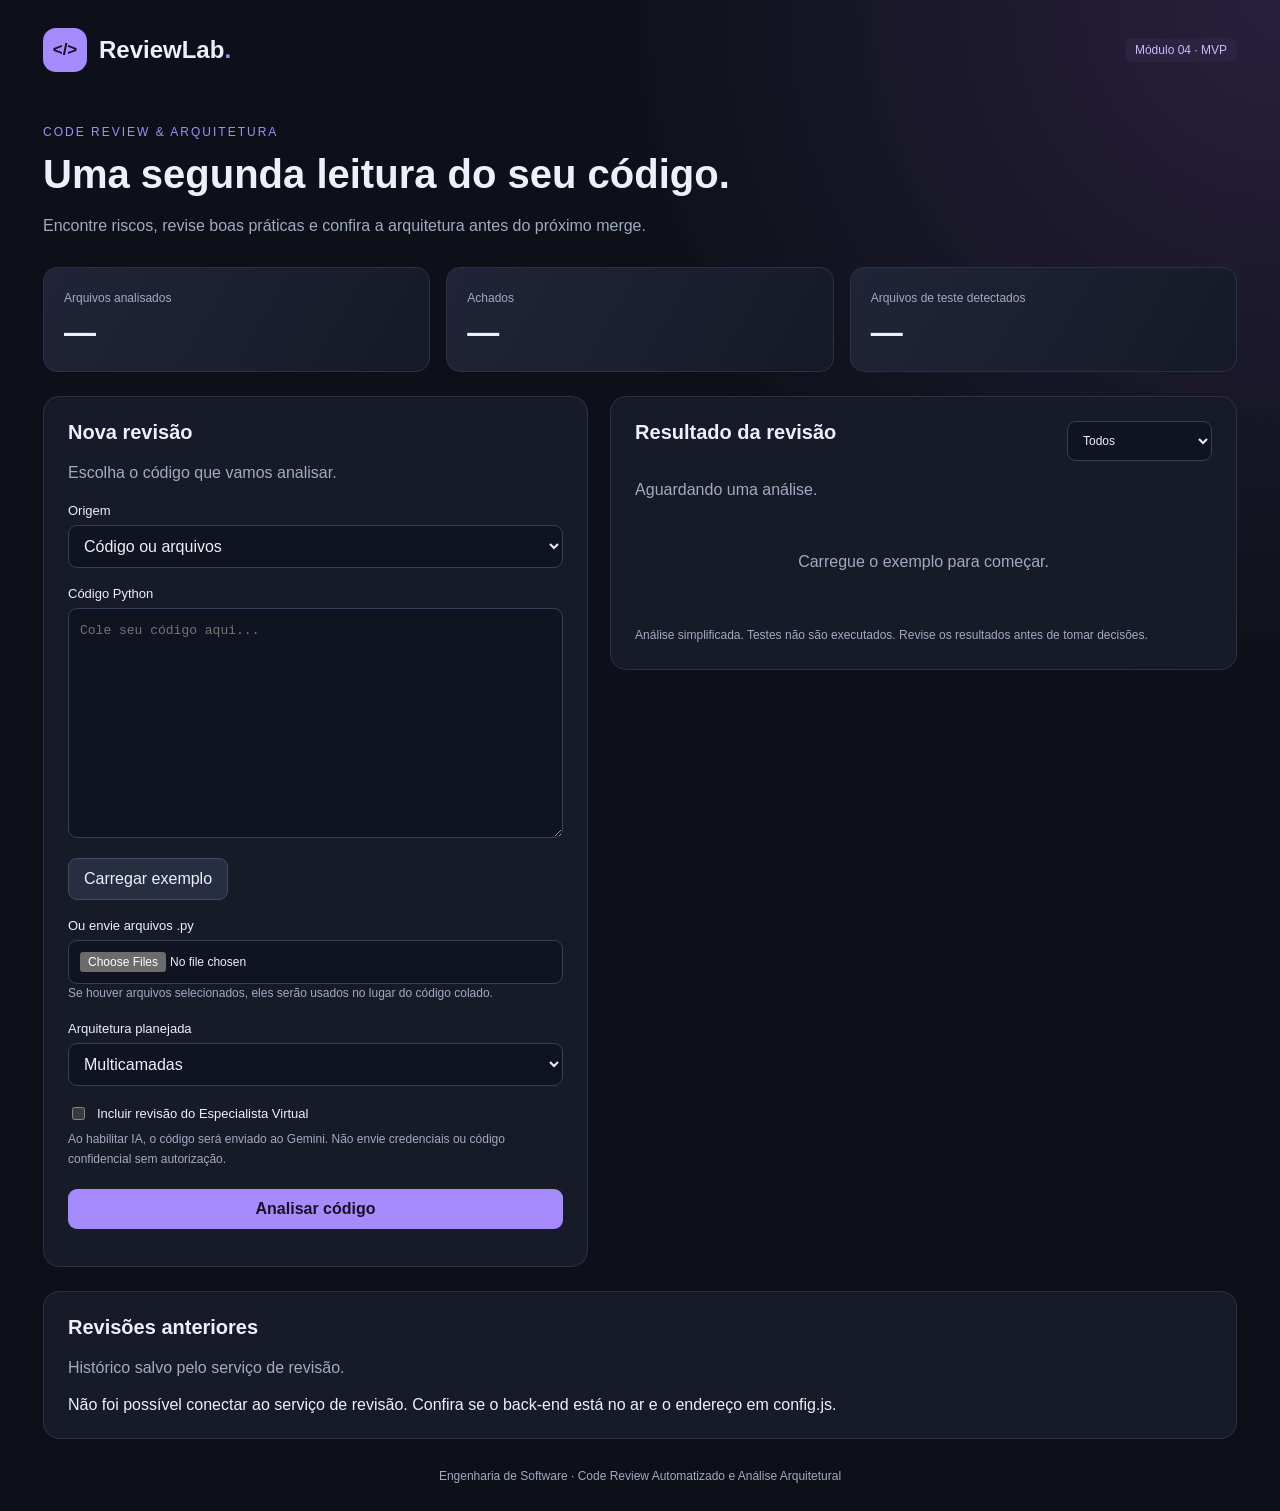
==== frontend/index.html @ 198cb72e "fix: atualização da api de FLASK api para FASTAPI seguindo a recomendação do professor" ====
<!DOCTYPE html>
<html lang="pt-BR">
<head>
  <meta charset="UTF-8">
  <meta name="viewport" content="width=device-width, initial-scale=1">
  <title>ReviewLab — Módulo 4</title>
  <link rel="stylesheet" href="style.css">
  <script src="config.js"></script>
  <script defer src="script.js"></script>
</head>

<body>
  <div class="app">
    <header>
      <div class="marca">
        <span class="logo">&lt;/&gt;</span>
        <strong>ReviewLab<span>.</span></strong>
      </div>
      <span class="etiqueta">Módulo 04 · MVP</span>
    </header>

    <section class="introducao">
      <span class="subtitulo">CODE REVIEW & ARQUITETURA</span>
      <h1>Uma segunda leitura do seu código.</h1>
      <p>Encontre riscos, revise boas práticas e confira a arquitetura
        antes do próximo merge.</p>
    </section>

    <section class="metricas">
      <div><span>Arquivos analisados</span><strong id="total-arquivos">—</strong></div>
      <div><span>Achados</span><strong id="total-achados">—</strong></div>
      <div><span>Arquivos de teste detectados</span><strong id="total-testes">—</strong></div>
    </section>

    <main>
      <section class="card">
        <h2>Nova revisão</h2>
        <p class="descricao">Escolha o código que vamos analisar.</p>

        <label for="origem">Origem</label>
        <select id="origem">
          <option value="codigo">Código ou arquivos</option>
          <option value="github">Pull Request do GitHub</option>
        </select>

        <div id="entrada-codigo">
        

          <label for="codigo">Código Python</label>
          <textarea id="codigo" spellcheck="false"
                    placeholder="Cole seu código aqui..."></textarea>

          <div class="linha-botoes">
            <button id="exemplo" class="secundario">Carregar exemplo</button>
          </div>

          <label for="arquivos">Ou envie arquivos .py</label>
          <input id="arquivos" type="file" accept=".py" multiple>
          <small>Se houver arquivos selecionados, eles serão usados
            no lugar do código colado.</small>
        </div>

        <div id="entrada-github" hidden>
          <label for="pr-url">Link do Pull Request</label>
          <input id="pr-url" type="url"
                 placeholder="https://github.com/owner/repo/pull/1">
          <small>Até 20 arquivos alterados. Apenas Python será analisado.</small>
        </div>

        <label for="arquitetura">Arquitetura planejada</label>
        <select id="arquitetura">
          <option value="multicamadas">Multicamadas</option>
          <option value="clean">Clean Architecture</option>
          <option value="mvc">MVC</option>
          <option value="hexagonal">Hexagonal</option>
          <option value="onion">Onion Architecture</option>
        </select>

        <label class="checkbox">
          <input id="usar-ia" type="checkbox">
          Incluir revisão do Especialista Virtual
        </label>

        <small>Ao habilitar IA, o código será enviado ao Gemini.
          Não envie credenciais ou código confidencial sem autorização.</small>

        <button id="analisar" class="principal">Analisar código</button>
        <p id="status" role="status" aria-live="polite"></p>
      </section>

      <section class="card">
        <div class="titulo-resultado">
          <h2>Resultado da revisão</h2>
          <select id="filtro" aria-label="Filtrar achados">
            <option value="Todos">Todos</option>
            <option value="Segurança">Segurança</option>
            <option value="Code smell">Code smells</option>
            <option value="Arquitetura">Arquitetura</option>
            <option value="Testes">Testes</option>
            <option value="Qualidade">Qualidade</option>
          </select>
        </div>

        <p id="contexto" class="descricao">Aguardando uma análise.</p>
        <div id="achados" class="vazio">Carregue o exemplo para começar.</div>

        <section id="painel-ia" class="painel-ia" hidden>
          <h3>✦ Especialista Virtual</h3>
          <span id="ia-status" class="etiqueta"></span>
          <pre id="ia-texto"></pre>
        </section>

        <div id="acoes" class="linha-botoes" hidden>
          <button id="exportar" class="secundario">Exportar relatório</button>
          <button id="previa" class="secundario" hidden>Prévia do comentário</button>
        </div>

        <small class="limite">Análise simplificada. Testes não são executados.
          Revise os resultados antes de tomar decisões.</small>
      </section>
    </main>

    <section class="card historico">
      <h2>Revisões anteriores</h2>
      <p class="descricao">Histórico salvo pelo serviço de revisão.</p>
      <div id="historico"></div>
    </section>

    <footer>Engenharia de Software · Code Review Automatizado
      e Análise Arquitetural</footer>
  </div>

  <dialog id="login">
    <h2>Acesso restrito</h2>
    <p class="descricao">Informe o usuário e a senha do revisor.</p>
    <label for="login-usuario">Usuário</label>
    <input id="login-usuario" type="text" value="revisor" autocomplete="username">
    <label for="login-senha">Senha</label>
    <input id="login-senha" type="password" autocomplete="current-password">
    <div class="linha-botoes">
      <button id="login-entrar" class="principal">Entrar</button>
      <button id="login-cancelar" class="secundario">Cancelar</button>
    </div>
    <p id="login-status" role="status"></p>
  </dialog>

  <dialog id="modal">
    <h2>Comentário que será publicado</h2>
    <p id="destino" class="descricao"></p>
    <textarea id="comentario" readonly></textarea>
    <div class="linha-botoes">
      <button id="publicar" class="principal">Publicar no PR</button>
      <button id="fechar" class="secundario">Fechar</button>
    </div>
    <p id="status-comentario" role="status"></p>
  </dialog>
</body>
</html>
---- frontend/style.css ----
:root {
  color-scheme: dark;
  --fundo: #0d1018;
  --card: #171b28;
  --borda: #2b3246;
  --texto: #edf0fa;
  --suave: #a0aac2;
  --roxo: #a58bff;
}

* { box-sizing: border-box; }

body {
  margin: 0;
  background:
    radial-gradient(circle at top right, #28203d 0, transparent 35%),
    var(--fundo);
  color: var(--texto);
  font-family: "Segoe UI", sans-serif;
}

.app { max-width: 1250px; margin: auto; padding: 28px; }

header, .marca, .linha-botoes, .titulo-resultado {
  display: flex;
  align-items: center;
  gap: 12px;
}

header { justify-content: space-between; }

.marca { font-size: 24px; }
.marca strong span { color: var(--roxo); }

.logo {
  display: grid;
  place-items: center;
  width: 44px;
  height: 44px;
  background: var(--roxo);
  color: #171122;
  border-radius: 13px;
  font-weight: bold;
  font-size: 17px;
}

.etiqueta {
  display: inline-block;
  padding: 5px 10px;
  background: #2b2340;
  color: #c9baff;
  border-radius: 7px;
  font-size: 12px;
}

.introducao { margin: 50px 0 28px; }
.subtitulo { color: var(--roxo); font-size: 12px; letter-spacing: 2px; }
h1 { margin: 12px 0; font-size: clamp(28px, 4vw, 40px); }
h2 { margin: 0 0 8px; font-size: 20px; }
h3 { font-size: 16px; }

p, small { line-height: 1.6; }
.introducao p, .descricao, small { color: var(--suave); }
small { display: block; font-size: 12px; }

.metricas { display: grid; grid-template-columns: repeat(3, 1fr); gap: 16px; }
.metricas > div {
  background: linear-gradient(120deg, #202438, #161a27);
  border: 1px solid var(--borda);
  border-radius: 14px;
  padding: 20px;
}
.metricas span { color: var(--suave); font-size: 12px; }
.metricas strong { display: block; font-size: 32px; margin-top: 8px; }

main {
  display: grid;
  grid-template-columns: 1fr 1.15fr;
  gap: 22px;
  margin-top: 24px;
  align-items: start;
}

.card {
  background: var(--card);
  border: 1px solid var(--borda);
  border-radius: 16px;
  padding: 24px;
}

label { display: block; margin: 18px 0 7px; font-size: 13px; }

input, select, textarea, button { font: inherit; }

input:not([type="checkbox"]), select, textarea {
  width: 100%;
  background: #101420;
  color: var(--texto);
  border: 1px solid #35405a;
  border-radius: 9px;
  padding: 11px;
}

textarea {
  min-height: 230px;
  resize: vertical;
  font-family: Consolas, monospace;
  font-size: 13px;
  line-height: 1.7;
}

input[type="file"] { font-size: 12px; }
.checkbox { display: flex; align-items: center; gap: 9px; }
.checkbox input { accent-color: var(--roxo); }

button {
  border: 0;
  border-radius: 9px;
  padding: 11px 15px;
  cursor: pointer;
}

.principal { background: var(--roxo); color: #171122; font-weight: 700; }
.secundario { background: #282e42; color: var(--texto); border: 1px solid #414965; }
button:hover { filter: brightness(1.12); }
button:disabled { opacity: .55; cursor: wait; }
#analisar { width: 100%; margin-top: 20px; }
.linha-botoes { margin-top: 16px; flex-wrap: wrap; }

.titulo-resultado { justify-content: space-between; align-items: start; }
.titulo-resultado select { width: 145px; font-size: 12px; }
.vazio { color: var(--suave); padding: 35px 0; text-align: center; }

.achado { padding: 17px 0; border-bottom: 1px solid var(--borda); }
.achado h3 { margin: 10px 0; }
.local { color: #b9a7ff; font: 12px Consolas, monospace; overflow-wrap: anywhere; }
.sugestao { color: #bdc7dc; font-size: 13px; }

.gravidade { padding: 4px 8px; border-radius: 6px; font-size: 11px; }
.alta { background: #482736; color: #ff9caf; }
.media { background: #463b26; color: #f2d18b; }
.baixa { background: #214237; color: #8ee4c6; }

.painel-ia { margin-top: 22px; padding: 17px; border: 1px solid #544574; border-radius: 12px; background: #211d32; }
pre { white-space: pre-wrap; overflow-wrap: anywhere; font: 13px/1.8 "Segoe UI", sans-serif; }
.limite { margin-top: 20px; }
.historico { margin-top: 24px; }
.item-historico { display: flex; justify-content: space-between; align-items: center; gap: 12px; border-top: 1px solid var(--borda); padding: 14px 0; }
footer { text-align: center; color: var(--suave); margin-top: 30px; font-size: 12px; }

dialog {
  width: min(750px, 92vw);
  max-height: 90vh;
  overflow: auto;
  background: var(--card);
  color: var(--texto);
  border: 1px solid var(--borda);
  border-radius: 15px;
  padding: 25px;
}
dialog::backdrop { background: #000b; }
#comentario { height: 350px; }
#status, #status-comentario { font-size: 13px; color: #cbbaff; }

[hidden] { display: none !important; }
:focus-visible { outline: 2px solid var(--roxo); outline-offset: 3px; }

@media (max-width: 800px) {
  main { grid-template-columns: 1fr; }
  .app { padding: 18px; }
  .card { padding: 19px; }
  .metricas { gap: 8px; }
  .metricas > div { padding: 13px; }
  .metricas span { font-size: 10px; }
  .item-historico { flex-wrap: wrap; }
}
dialog#login {
  background: var(--card);
  color: var(--texto);
  border: 1px solid var(--borda);
  border-radius: 14px;
  padding: 24px;
  width: min(380px, 92vw);
}

dialog#login::backdrop { background: rgba(0, 0, 0, 0.6); }
dialog#login input { width: 100%; margin-bottom: 12px; }
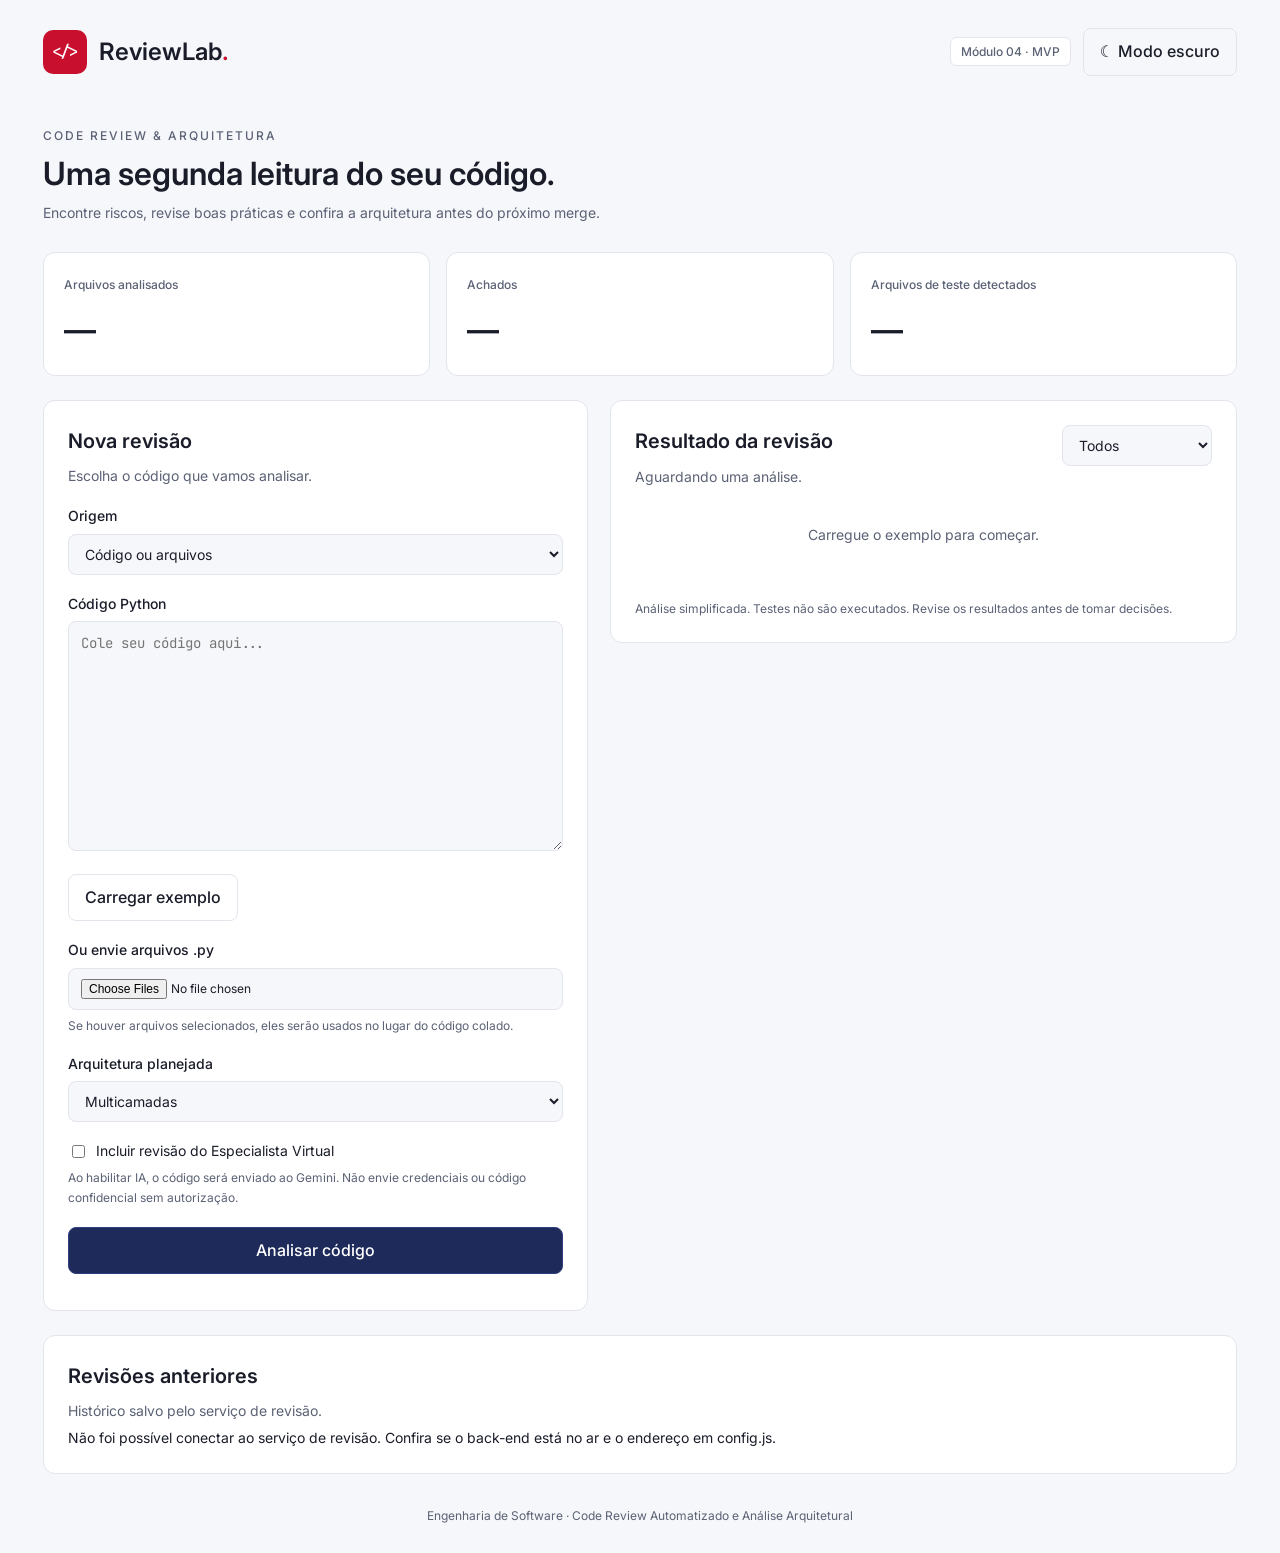
==== commit 0addabc1: "fix: modificação do front para seguir o padrao proposto arquivo do modulo 6" ====
--- a/frontend/index.html
+++ b/frontend/index.html
@@ -4,7 +4,13 @@
   <meta charset="UTF-8">
   <meta name="viewport" content="width=device-width, initial-scale=1">
   <title>ReviewLab — Módulo 4</title>
+  <link rel="preconnect" href="https://fonts.googleapis.com">
+  <link rel="preconnect" href="https://fonts.gstatic.com" crossorigin>
+  <link rel="stylesheet"
+        href="https://fonts.googleapis.com/css2?family=Inter:wght@400;500;600&family=JetBrains+Mono:wght@400;500&display=swap">
+  <link rel="stylesheet" href="tokens.css">
   <link rel="stylesheet" href="style.css">
+  <script src="tema.js"></script>
   <script src="config.js"></script>
   <script defer src="script.js"></script>
 </head>
@@ -16,7 +22,10 @@
         <span class="logo">&lt;/&gt;</span>
         <strong>ReviewLab<span>.</span></strong>
       </div>
-      <span class="etiqueta">Módulo 04 · MVP</span>
+      <div class="cabecalho-direita">
+        <span class="etiqueta">Módulo 04 · MVP</span>
+        <button id="tema" class="secundario" type="button" aria-pressed="false">☾ Modo escuro</button>
+      </div>
     </header>
 
     <section class="introducao">
@@ -105,7 +114,7 @@
         <div id="achados" class="vazio">Carregue o exemplo para começar.</div>
 
         <section id="painel-ia" class="painel-ia" hidden>
-          <h3>✦ Especialista Virtual</h3>
+          <h3><span aria-hidden="true">✦</span> Especialista Virtual</h3>
           <span id="ia-status" class="etiqueta"></span>
           <pre id="ia-texto"></pre>
         </section>
--- a/frontend/tokens.css
+++ b/frontend/tokens.css
@@ -0,0 +1,54 @@
+/* tokens.css — Guia de Identidade Visual do Módulo 6 (v1.0, outubro/2026).
+   Valores copiados do guia da turma. Não use hex direto nos componentes:
+   referencie sempre var(--token). */
+:root {
+  /* Marca */
+  --color-primary: #1E2A5A;
+  --color-primary-hover: #2F3F7F;
+  --color-brand-accent: #C8102E; /* só logo e detalhes de marca */
+
+  /* Neutros (claro) */
+  --color-bg: #F6F7FA;
+  --color-surface: #FFFFFF;
+  --color-border: #E2E5EC;
+  --color-text: #1A1D29;
+  --color-text-muted: #5B6275;
+
+  /* Prioridade */
+  --color-priority-critical: #DC2626;
+  --color-priority-high: #EA580C;
+  --color-priority-medium: #B45309;
+  --color-priority-low: #64748B;
+  --color-success: #16A34A;
+
+  /* Gráficos */
+  --chart-1: #3B5BDB; --chart-2: #0EA5A4; --chart-3: #8B5CF6;
+  --chart-4: #F59E0B; --chart-5: #EC4899;
+
+  /* Tipografia */
+  --font-sans: "Inter", system-ui, sans-serif;
+  --font-mono: "JetBrains Mono", ui-monospace, monospace;
+  --text-xs: 12px; --text-sm: 14px; --text-md: 16px;
+  --text-lg: 20px; --text-xl: 24px; --text-2xl: 32px;
+
+  /* Extras deste módulo (não fazem parte do guia) */
+  --color-on-primary: #FFFFFF;           /* texto sobre botões azul-marinho e selos */
+  --color-focus: var(--color-primary-hover); /* anel de foco e controles marcados */
+
+  color-scheme: light;
+}
+
+[data-theme="dark"] {
+  --color-bg: #0F1220;
+  --color-surface: #181C2E;
+  --color-border: #2A2F45;
+  --color-text: #E8EAF2;
+  --color-text-muted: #9AA0B4;
+
+  /* O azul-marinho some no fundo escuro: o foco usa uma versão clara. */
+  --color-focus: #8EA2F5;
+
+  color-scheme: dark;
+}
+
+.metric { font-variant-numeric: tabular-nums; }
--- a/frontend/style.css
+++ b/frontend/style.css
@@ -1,27 +1,20 @@
-:root {
-  color-scheme: dark;
-  --fundo: #0d1018;
-  --card: #171b28;
-  --borda: #2b3246;
-  --texto: #edf0fa;
-  --suave: #a0aac2;
-  --roxo: #a58bff;
-}
+/* Estilos do Módulo 4. Cores e fontes vêm de tokens.css (guia do Módulo 6). */
 
 * { box-sizing: border-box; }
 
 body {
   margin: 0;
-  background:
-    radial-gradient(circle at top right, #28203d 0, transparent 35%),
-    var(--fundo);
-  color: var(--texto);
-  font-family: "Segoe UI", sans-serif;
+  background: var(--color-bg);
+  color: var(--color-text);
+  font-family: var(--font-sans);
+  font-size: var(--text-sm);
+  font-weight: 400;
+  line-height: 1.6;
 }
 
 .app { max-width: 1250px; margin: auto; padding: 28px; }
 
-header, .marca, .linha-botoes, .titulo-resultado {
+header, .marca, .linha-botoes, .titulo-resultado, .cabecalho-direita {
   display: flex;
   align-items: center;
   gap: 12px;
@@ -29,49 +22,67 @@
 
 header { justify-content: space-between; }
 
-.marca { font-size: 24px; }
-.marca strong span { color: var(--roxo); }
+/* Logo: único lugar com o vermelho Mackenzie */
+.marca { font-size: var(--text-xl); font-weight: 600; }
+.marca strong { font-weight: 600; }
+.marca strong span { color: var(--color-brand-accent); }
 
 .logo {
   display: grid;
   place-items: center;
   width: 44px;
   height: 44px;
-  background: var(--roxo);
-  color: #171122;
-  border-radius: 13px;
-  font-weight: bold;
-  font-size: 17px;
+  background: var(--color-brand-accent);
+  color: var(--color-on-primary);
+  border-radius: 10px;
+  font-family: var(--font-mono);
+  font-weight: 500;
+  font-size: var(--text-md);
 }
 
 .etiqueta {
   display: inline-block;
-  padding: 5px 10px;
-  background: #2b2340;
-  color: #c9baff;
-  border-radius: 7px;
-  font-size: 12px;
-}
-
-.introducao { margin: 50px 0 28px; }
-.subtitulo { color: var(--roxo); font-size: 12px; letter-spacing: 2px; }
-h1 { margin: 12px 0; font-size: clamp(28px, 4vw, 40px); }
-h2 { margin: 0 0 8px; font-size: 20px; }
-h3 { font-size: 16px; }
-
-p, small { line-height: 1.6; }
-.introducao p, .descricao, small { color: var(--suave); }
-small { display: block; font-size: 12px; }
-
+  padding: 4px 10px;
+  background: var(--color-surface);
+  color: var(--color-text-muted);
+  border: 1px solid var(--color-border);
+  border-radius: 6px;
+  font-size: var(--text-xs);
+  font-weight: 500;
+}
+
+.introducao { margin: 48px 0 28px; }
+.subtitulo {
+  color: var(--color-text-muted);
+  font-size: var(--text-xs);
+  font-weight: 500;
+  letter-spacing: 2px;
+}
+h1 { margin: 8px 0; font-size: var(--text-2xl); font-weight: 600; line-height: 1.25; }
+h2 { margin: 0 0 8px; font-size: var(--text-lg); font-weight: 600; }
+h3 { margin: 0; font-size: var(--text-md); font-weight: 500; }
+
+.introducao p, .descricao, small { color: var(--color-text-muted); }
+.introducao p { margin: 0; }
+.descricao { margin: 0 0 4px; }
+small { display: block; margin-top: 6px; font-size: var(--text-xs); }
+
+/* Métricas: algarismos tabulares, como pede o guia */
 .metricas { display: grid; grid-template-columns: repeat(3, 1fr); gap: 16px; }
 .metricas > div {
-  background: linear-gradient(120deg, #202438, #161a27);
-  border: 1px solid var(--borda);
-  border-radius: 14px;
+  background: var(--color-surface);
+  border: 1px solid var(--color-border);
+  border-radius: 12px;
   padding: 20px;
 }
-.metricas span { color: var(--suave); font-size: 12px; }
-.metricas strong { display: block; font-size: 32px; margin-top: 8px; }
+.metricas span { color: var(--color-text-muted); font-size: var(--text-xs); font-weight: 500; }
+.metricas strong {
+  display: block;
+  margin-top: 8px;
+  font-size: var(--text-2xl);
+  font-weight: 600;
+  font-variant-numeric: tabular-nums;
+}
 
 main {
   display: grid;
@@ -82,106 +93,160 @@
 }
 
 .card {
-  background: var(--card);
-  border: 1px solid var(--borda);
-  border-radius: 16px;
+  background: var(--color-surface);
+  border: 1px solid var(--color-border);
+  border-radius: 12px;
   padding: 24px;
 }
 
-label { display: block; margin: 18px 0 7px; font-size: 13px; }
+label { display: block; margin: 18px 0 6px; font-size: var(--text-sm); font-weight: 500; }
 
 input, select, textarea, button { font: inherit; }
 
 input:not([type="checkbox"]), select, textarea {
   width: 100%;
-  background: #101420;
-  color: var(--texto);
-  border: 1px solid #35405a;
-  border-radius: 9px;
-  padding: 11px;
+  background: var(--color-bg);
+  color: var(--color-text);
+  border: 1px solid var(--color-border);
+  border-radius: 8px;
+  padding: 10px 12px;
 }
 
 textarea {
   min-height: 230px;
   resize: vertical;
-  font-family: Consolas, monospace;
-  font-size: 13px;
+  font-family: var(--font-mono);
+  font-size: var(--text-sm);
   line-height: 1.7;
 }
 
-input[type="file"] { font-size: 12px; }
-.checkbox { display: flex; align-items: center; gap: 9px; }
-.checkbox input { accent-color: var(--roxo); }
-
+input[type="file"] { font-size: var(--text-xs); }
+.checkbox { display: flex; align-items: center; gap: 8px; font-weight: 400; }
+.checkbox input { accent-color: var(--color-focus); }
+
+/* Ação = azul-marinho. Nunca vermelho. */
 button {
-  border: 0;
-  border-radius: 9px;
-  padding: 11px 15px;
+  border: 1px solid transparent;
+  border-radius: 8px;
+  padding: 10px 16px;
+  font-size: var(--text-md);
+  font-weight: 500;
   cursor: pointer;
 }
 
-.principal { background: var(--roxo); color: #171122; font-weight: 700; }
-.secundario { background: #282e42; color: var(--texto); border: 1px solid #414965; }
-button:hover { filter: brightness(1.12); }
+.principal {
+  background: var(--color-primary);
+  color: var(--color-on-primary);
+  border-color: var(--color-primary-hover);
+}
+.principal:hover { background: var(--color-primary-hover); }
+
+.secundario {
+  background: transparent;
+  color: var(--color-text);
+  border-color: var(--color-border);
+}
+.secundario:hover { background: var(--color-bg); border-color: var(--color-text-muted); }
+
 button:disabled { opacity: .55; cursor: wait; }
 #analisar { width: 100%; margin-top: 20px; }
 .linha-botoes { margin-top: 16px; flex-wrap: wrap; }
 
 .titulo-resultado { justify-content: space-between; align-items: start; }
-.titulo-resultado select { width: 145px; font-size: 12px; }
-.vazio { color: var(--suave); padding: 35px 0; text-align: center; }
-
-.achado { padding: 17px 0; border-bottom: 1px solid var(--borda); }
-.achado h3 { margin: 10px 0; }
-.local { color: #b9a7ff; font: 12px Consolas, monospace; overflow-wrap: anywhere; }
-.sugestao { color: #bdc7dc; font-size: 13px; }
-
-.gravidade { padding: 4px 8px; border-radius: 6px; font-size: 11px; }
-.alta { background: #482736; color: #ff9caf; }
-.media { background: #463b26; color: #f2d18b; }
-.baixa { background: #214237; color: #8ee4c6; }
-
-.painel-ia { margin-top: 22px; padding: 17px; border: 1px solid #544574; border-radius: 12px; background: #211d32; }
-pre { white-space: pre-wrap; overflow-wrap: anywhere; font: 13px/1.8 "Segoe UI", sans-serif; }
+.titulo-resultado select { width: 150px; font-size: var(--text-sm); }
+.vazio { color: var(--color-text-muted); padding: 32px 0; text-align: center; }
+
+/* Achados: a cor indica a prioridade (borda + selo); o ícone e o rótulo indicam a categoria */
+.achado {
+  --prioridade: var(--color-priority-low);
+  margin-top: 12px;
+  padding: 16px;
+  background: var(--color-bg);
+  border: 1px solid var(--color-border);
+  border-left: 4px solid var(--prioridade);
+  border-radius: 8px;
+}
+.achado.critical { --prioridade: var(--color-priority-critical); }
+.achado.high { --prioridade: var(--color-priority-high); }
+.achado.medium { --prioridade: var(--color-priority-medium); }
+.achado.low { --prioridade: var(--color-priority-low); }
+
+.achado-topo { display: flex; align-items: center; gap: 10px; flex-wrap: wrap; }
+.selo {
+  padding: 2px 8px;
+  background: var(--prioridade);
+  color: var(--color-on-primary);
+  border-radius: 4px;
+  font-size: var(--text-xs);
+  font-weight: 600;
+  letter-spacing: .5px;
+  text-transform: uppercase;
+}
+.origem { color: var(--color-text-muted); font-size: var(--text-xs); font-weight: 500; }
+.achado h3 { margin: 10px 0 6px; }
+.local {
+  color: var(--color-text-muted);
+  font-family: var(--font-mono);
+  font-size: var(--text-xs);
+  overflow-wrap: anywhere;
+}
+.sugestao { margin: 8px 0 0; font-size: var(--text-sm); }
+
+.painel-ia {
+  margin-top: 24px;
+  padding: 16px;
+  border: 1px solid var(--color-border);
+  border-radius: 8px;
+  background: var(--color-bg);
+}
+pre {
+  margin: 8px 0 0;
+  white-space: pre-wrap;
+  overflow-wrap: anywhere;
+  font: 400 var(--text-sm)/1.7 var(--font-sans);
+}
 .limite { margin-top: 20px; }
 .historico { margin-top: 24px; }
-.item-historico { display: flex; justify-content: space-between; align-items: center; gap: 12px; border-top: 1px solid var(--borda); padding: 14px 0; }
-footer { text-align: center; color: var(--suave); margin-top: 30px; font-size: 12px; }
+.item-historico {
+  display: flex;
+  justify-content: space-between;
+  align-items: center;
+  gap: 12px;
+  border-top: 1px solid var(--color-border);
+  padding: 12px 0;
+  font-variant-numeric: tabular-nums;
+}
+footer { text-align: center; color: var(--color-text-muted); margin-top: 32px; font-size: var(--text-xs); }
 
 dialog {
   width: min(750px, 92vw);
   max-height: 90vh;
   overflow: auto;
-  background: var(--card);
-  color: var(--texto);
-  border: 1px solid var(--borda);
-  border-radius: 15px;
-  padding: 25px;
-}
-dialog::backdrop { background: #000b; }
+  background: var(--color-surface);
+  color: var(--color-text);
+  border: 1px solid var(--color-border);
+  border-radius: 12px;
+  padding: 24px;
+}
+dialog::backdrop { background: color-mix(in srgb, var(--color-text) 55%, transparent); }
+dialog#login { width: min(380px, 92vw); }
+dialog#login input { margin-bottom: 8px; }
 #comentario { height: 350px; }
-#status, #status-comentario { font-size: 13px; color: #cbbaff; }
+#status, #status-comentario, #login-status {
+  margin: 12px 0 0;
+  font-size: var(--text-sm);
+  color: var(--color-text-muted);
+}
 
 [hidden] { display: none !important; }
-:focus-visible { outline: 2px solid var(--roxo); outline-offset: 3px; }
+:focus-visible { outline: 2px solid var(--color-focus); outline-offset: 3px; }
 
 @media (max-width: 800px) {
   main { grid-template-columns: 1fr; }
   .app { padding: 18px; }
-  .card { padding: 19px; }
+  .card { padding: 18px; }
   .metricas { gap: 8px; }
-  .metricas > div { padding: 13px; }
-  .metricas span { font-size: 10px; }
+  .metricas > div { padding: 12px; }
+  .metricas strong { font-size: var(--text-xl); }
   .item-historico { flex-wrap: wrap; }
 }
-dialog#login {
-  background: var(--card);
-  color: var(--texto);
-  border: 1px solid var(--borda);
-  border-radius: 14px;
-  padding: 24px;
-  width: min(380px, 92vw);
-}
-
-dialog#login::backdrop { background: rgba(0, 0, 0, 0.6); }
-dialog#login input { width: 100%; margin-bottom: 12px; }
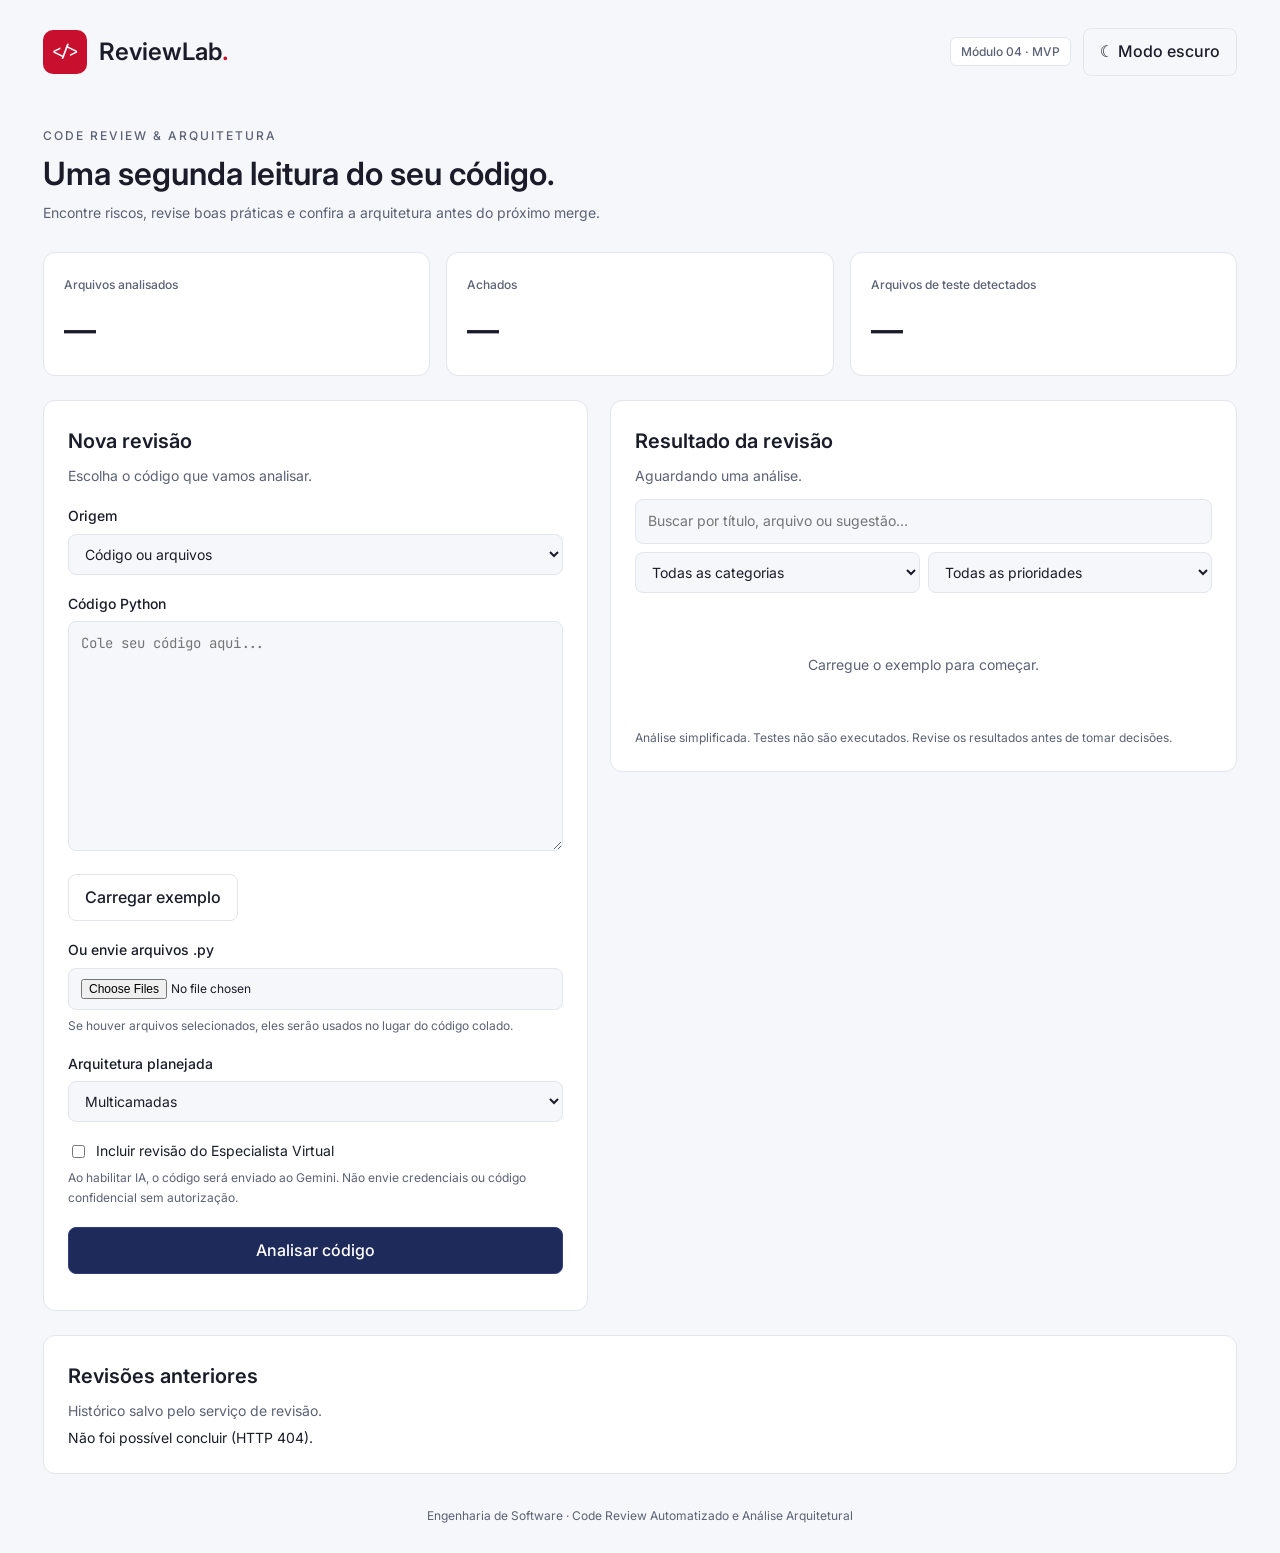
==== commit 61f67211: "feature: detalhamento do filtro de busca" ====
--- a/frontend/index.html
+++ b/frontend/index.html
@@ -100,17 +100,33 @@
       <section class="card">
         <div class="titulo-resultado">
           <h2>Resultado da revisão</h2>
-          <select id="filtro" aria-label="Filtrar achados">
-            <option value="Todos">Todos</option>
+        </div>
+
+        <p id="contexto" class="descricao">Aguardando uma análise.</p>
+
+        <div class="filtros" role="search">
+          <input id="busca" type="search" autocomplete="off"
+                 aria-label="Buscar nos achados"
+                 placeholder="Buscar por título, arquivo ou sugestão…">
+          <select id="filtro" aria-label="Filtrar por categoria">
+            <option value="Todos">Todas as categorias</option>
             <option value="Segurança">Segurança</option>
             <option value="Code smell">Code smells</option>
             <option value="Arquitetura">Arquitetura</option>
             <option value="Testes">Testes</option>
             <option value="Qualidade">Qualidade</option>
           </select>
+          <select id="filtro-prioridade" aria-label="Filtrar por prioridade">
+            <option value="Todas">Todas as prioridades</option>
+            <option value="Crítica">Crítica</option>
+            <option value="Alta">Alta</option>
+            <option value="Média">Média</option>
+            <option value="Baixa">Baixa</option>
+          </select>
+          <button id="limpar-filtros" class="secundario" type="button" hidden>Limpar filtros</button>
         </div>
+        <p id="contagem" class="contagem" role="status" aria-live="polite"></p>
 
-        <p id="contexto" class="descricao">Aguardando uma análise.</p>
         <div id="achados" class="vazio">Carregue o exemplo para começar.</div>
 
         <section id="painel-ia" class="painel-ia" hidden>
--- a/frontend/style.css
+++ b/frontend/style.css
@@ -153,7 +153,19 @@
 .linha-botoes { margin-top: 16px; flex-wrap: wrap; }
 
 .titulo-resultado { justify-content: space-between; align-items: start; }
-.titulo-resultado select { width: 150px; font-size: var(--text-sm); }
+
+/* Busca e filtros dos achados */
+.filtros { display: flex; flex-wrap: wrap; gap: 8px; margin-top: 12px; }
+.filtros input { flex: 1 1 100%; min-width: 0; width: auto; }
+.filtros select { flex: 1 1 160px; min-width: 0; width: auto; }
+.filtros button { flex: 0 0 auto; }
+.contagem {
+  min-height: 21px;
+  margin: 8px 0 0;
+  color: var(--color-text-muted);
+  font-size: var(--text-xs);
+  font-weight: 500;
+}
 .vazio { color: var(--color-text-muted); padding: 32px 0; text-align: center; }
 
 /* Achados: a cor indica a prioridade (borda + selo); o ícone e o rótulo indicam a categoria */
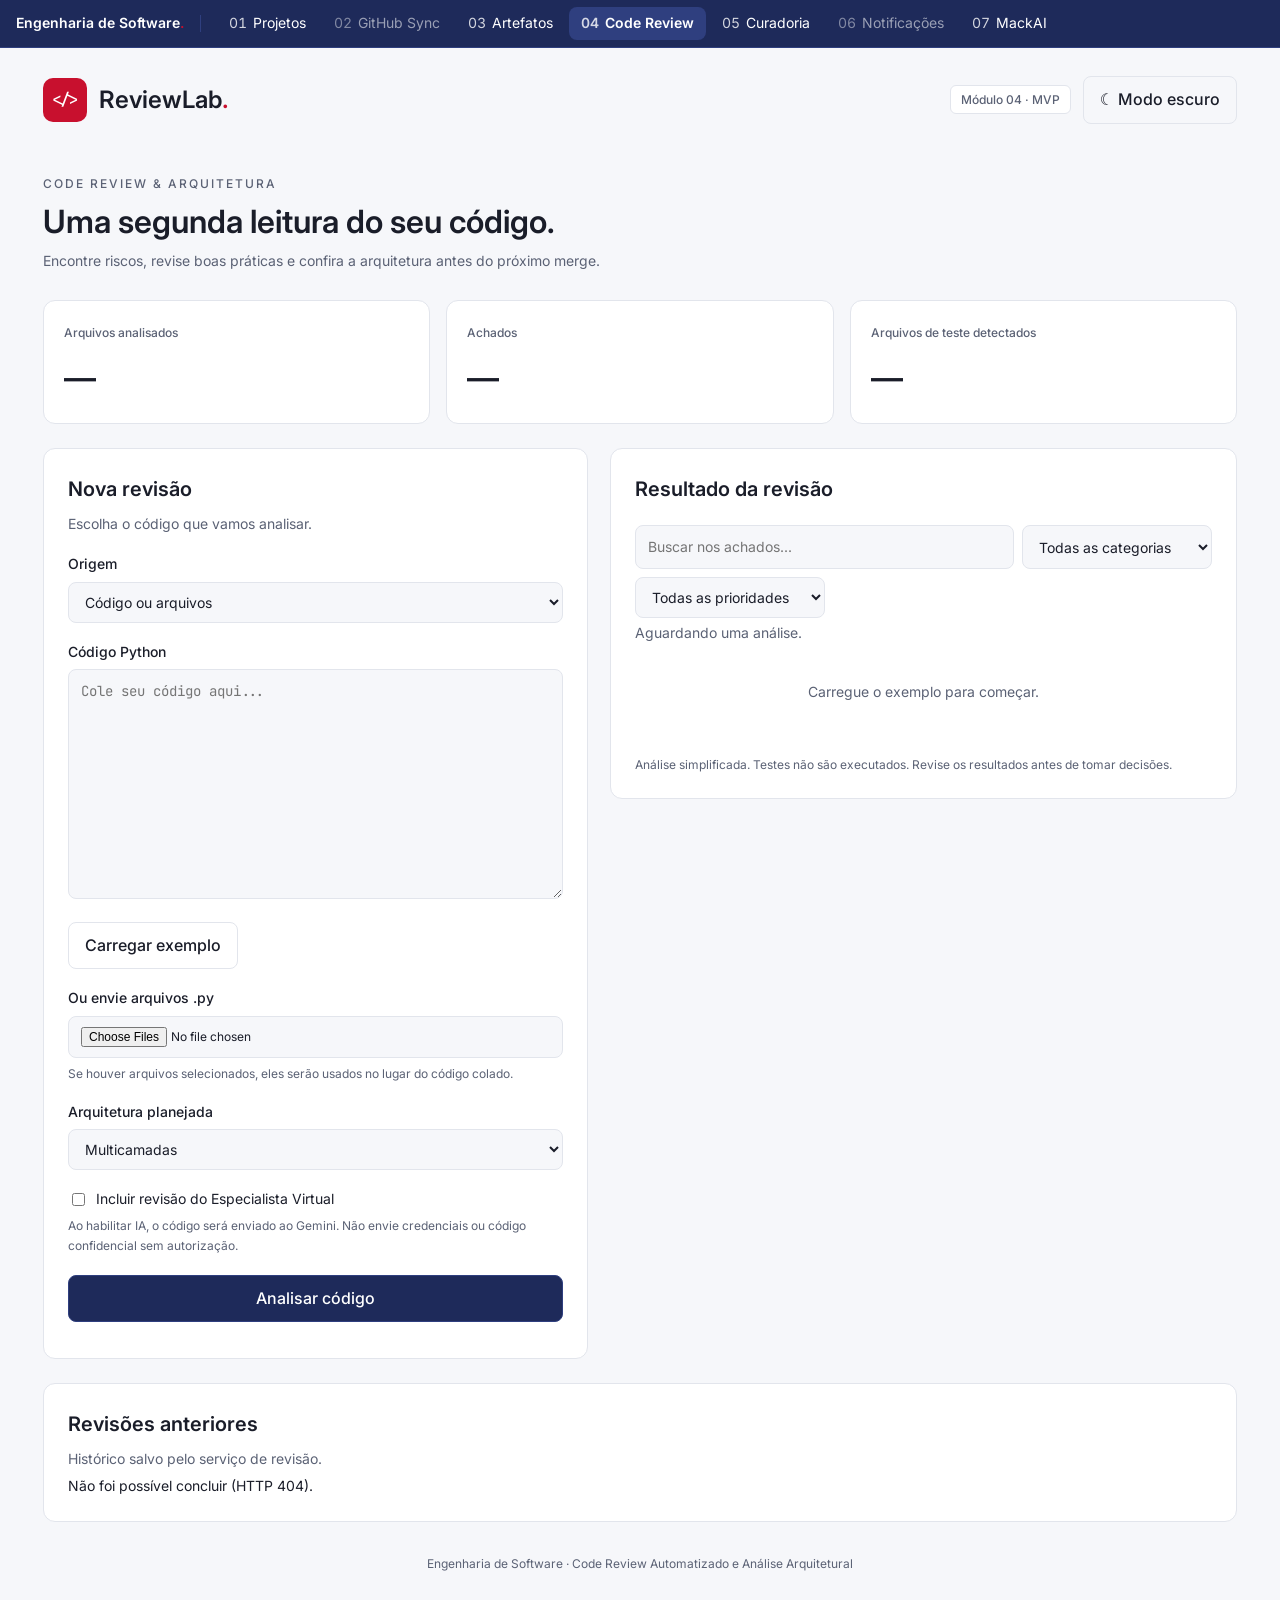
==== commit 6394a753: "front-barra-navegacao" ====
--- a/frontend/index.html
+++ b/frontend/index.html
@@ -11,6 +11,8 @@
   <link rel="stylesheet" href="tokens.css">
   <link rel="stylesheet" href="style.css">
   <script src="tema.js"></script>
+  <script>window.MODULO_ATUAL = 4;</script>
+  <script defer src="nav.js"></script>
   <script src="config.js"></script>
   <script defer src="script.js"></script>
 </head>
@@ -102,12 +104,9 @@
           <h2>Resultado da revisão</h2>
         </div>
 
-        <p id="contexto" class="descricao">Aguardando uma análise.</p>
-
-        <div class="filtros" role="search">
-          <input id="busca" type="search" autocomplete="off"
-                 aria-label="Buscar nos achados"
-                 placeholder="Buscar por título, arquivo ou sugestão…">
+        <div class="filtros">
+          <input id="busca" type="search" placeholder="Buscar nos achados..."
+                 aria-label="Buscar nos achados" autocomplete="off">
           <select id="filtro" aria-label="Filtrar por categoria">
             <option value="Todos">Todas as categorias</option>
             <option value="Segurança">Segurança</option>
@@ -125,8 +124,9 @@
           </select>
           <button id="limpar-filtros" class="secundario" type="button" hidden>Limpar filtros</button>
         </div>
-        <p id="contagem" class="contagem" role="status" aria-live="polite"></p>
+        <p id="contagem" class="descricao" role="status" aria-live="polite"></p>
 
+        <p id="contexto" class="descricao">Aguardando uma análise.</p>
         <div id="achados" class="vazio">Carregue o exemplo para começar.</div>
 
         <section id="painel-ia" class="painel-ia" hidden>
--- a/frontend/style.css
+++ b/frontend/style.css
@@ -153,19 +153,10 @@
 .linha-botoes { margin-top: 16px; flex-wrap: wrap; }
 
 .titulo-resultado { justify-content: space-between; align-items: start; }
-
-/* Busca e filtros dos achados */
-.filtros { display: flex; flex-wrap: wrap; gap: 8px; margin-top: 12px; }
-.filtros input { flex: 1 1 100%; min-width: 0; width: auto; }
-.filtros select { flex: 1 1 160px; min-width: 0; width: auto; }
-.filtros button { flex: 0 0 auto; }
-.contagem {
-  min-height: 21px;
-  margin: 8px 0 0;
-  color: var(--color-text-muted);
-  font-size: var(--text-xs);
-  font-weight: 500;
-}
+.filtros { display: flex; gap: 8px; flex-wrap: wrap; margin: 12px 0 4px; }
+.filtros input { flex: 1 1 200px; width: auto; }
+.filtros select { flex: 0 1 190px; width: auto; font-size: var(--text-sm); }
+.filtros button { padding: 8px 12px; font-size: var(--text-sm); }
 .vazio { color: var(--color-text-muted); padding: 32px 0; text-align: center; }
 
 /* Achados: a cor indica a prioridade (borda + selo); o ícone e o rótulo indicam a categoria */
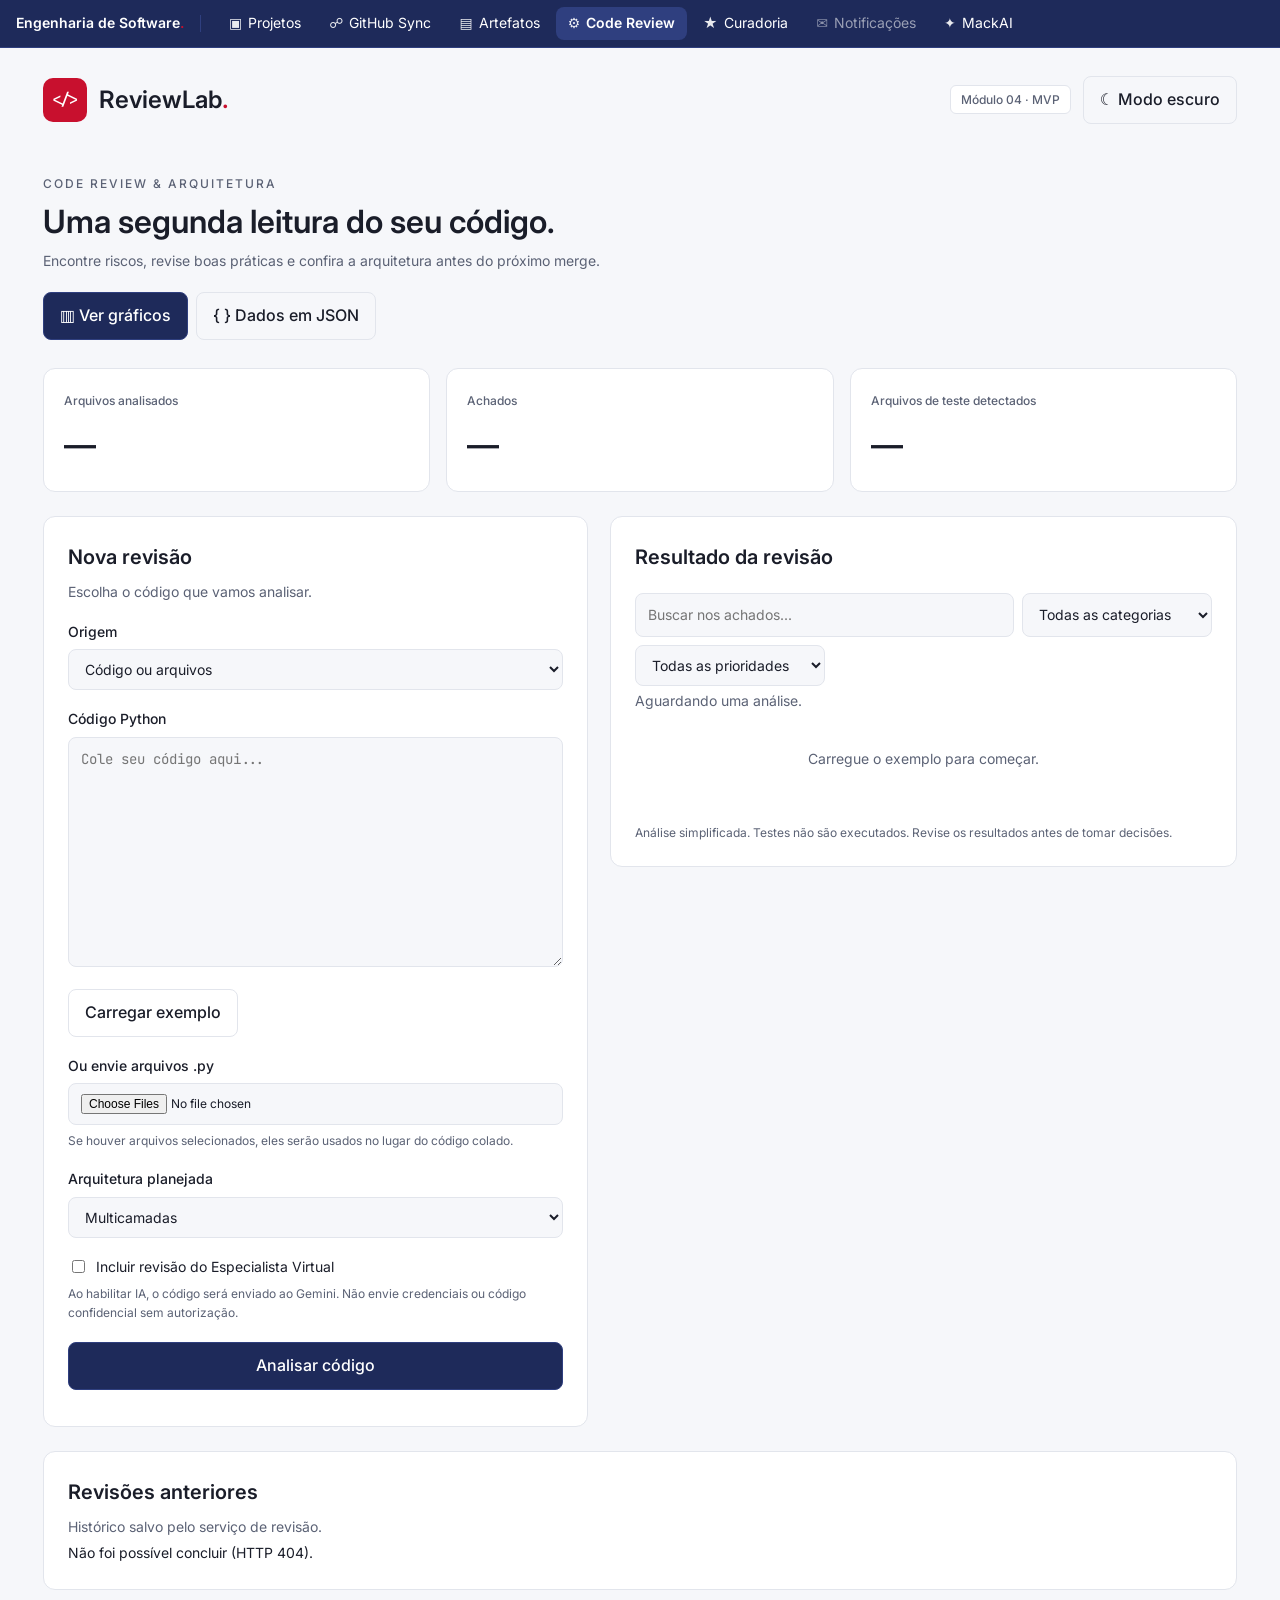
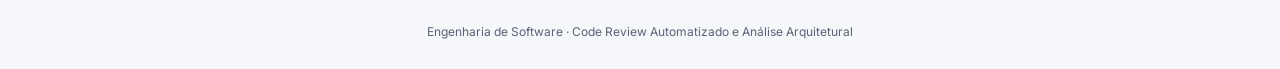
==== commit 594ac08d: "feature: botoes para o modulo 6" ====
--- a/frontend/index.html
+++ b/frontend/index.html
@@ -15,6 +15,12 @@
   <script defer src="nav.js"></script>
   <script src="config.js"></script>
   <script defer src="script.js"></script>
+  <script>
+    // O JSON mora na API; em desenvolvimento (front na porta 3000) ela fica em outro endereço.
+    document.addEventListener("DOMContentLoaded", () => {
+      document.getElementById("link-json").href = (window.API_URL || "") + "/api/dashboard/metricas";
+    });
+  </script>
 </head>
 
 <body>
@@ -35,6 +41,10 @@
       <h1>Uma segunda leitura do seu código.</h1>
       <p>Encontre riscos, revise boas práticas e confira a arquitetura
         antes do próximo merge.</p>
+      <div class="atalhos">
+        <a class="botao-link principal" href="graficos.html" target="_blank" rel="noopener">▥ Ver gráficos</a>
+        <a class="botao-link secundario" id="link-json" href="/api/dashboard/metricas" target="_blank" rel="noopener">{ } Dados em JSON</a>
+      </div>
     </section>
 
     <section class="metricas">
--- a/frontend/style.css
+++ b/frontend/style.css
@@ -64,6 +64,12 @@
 
 .introducao p, .descricao, small { color: var(--color-text-muted); }
 .introducao p { margin: 0; }
+.atalhos { display: flex; gap: 8px; flex-wrap: wrap; margin-top: 20px; }
+.botao-link {
+  display: inline-block; text-decoration: none;
+  border: 1px solid transparent; border-radius: 8px;
+  padding: 10px 16px; font-size: var(--text-md); font-weight: 500;
+}
 .descricao { margin: 0 0 4px; }
 small { display: block; margin-top: 6px; font-size: var(--text-xs); }
 
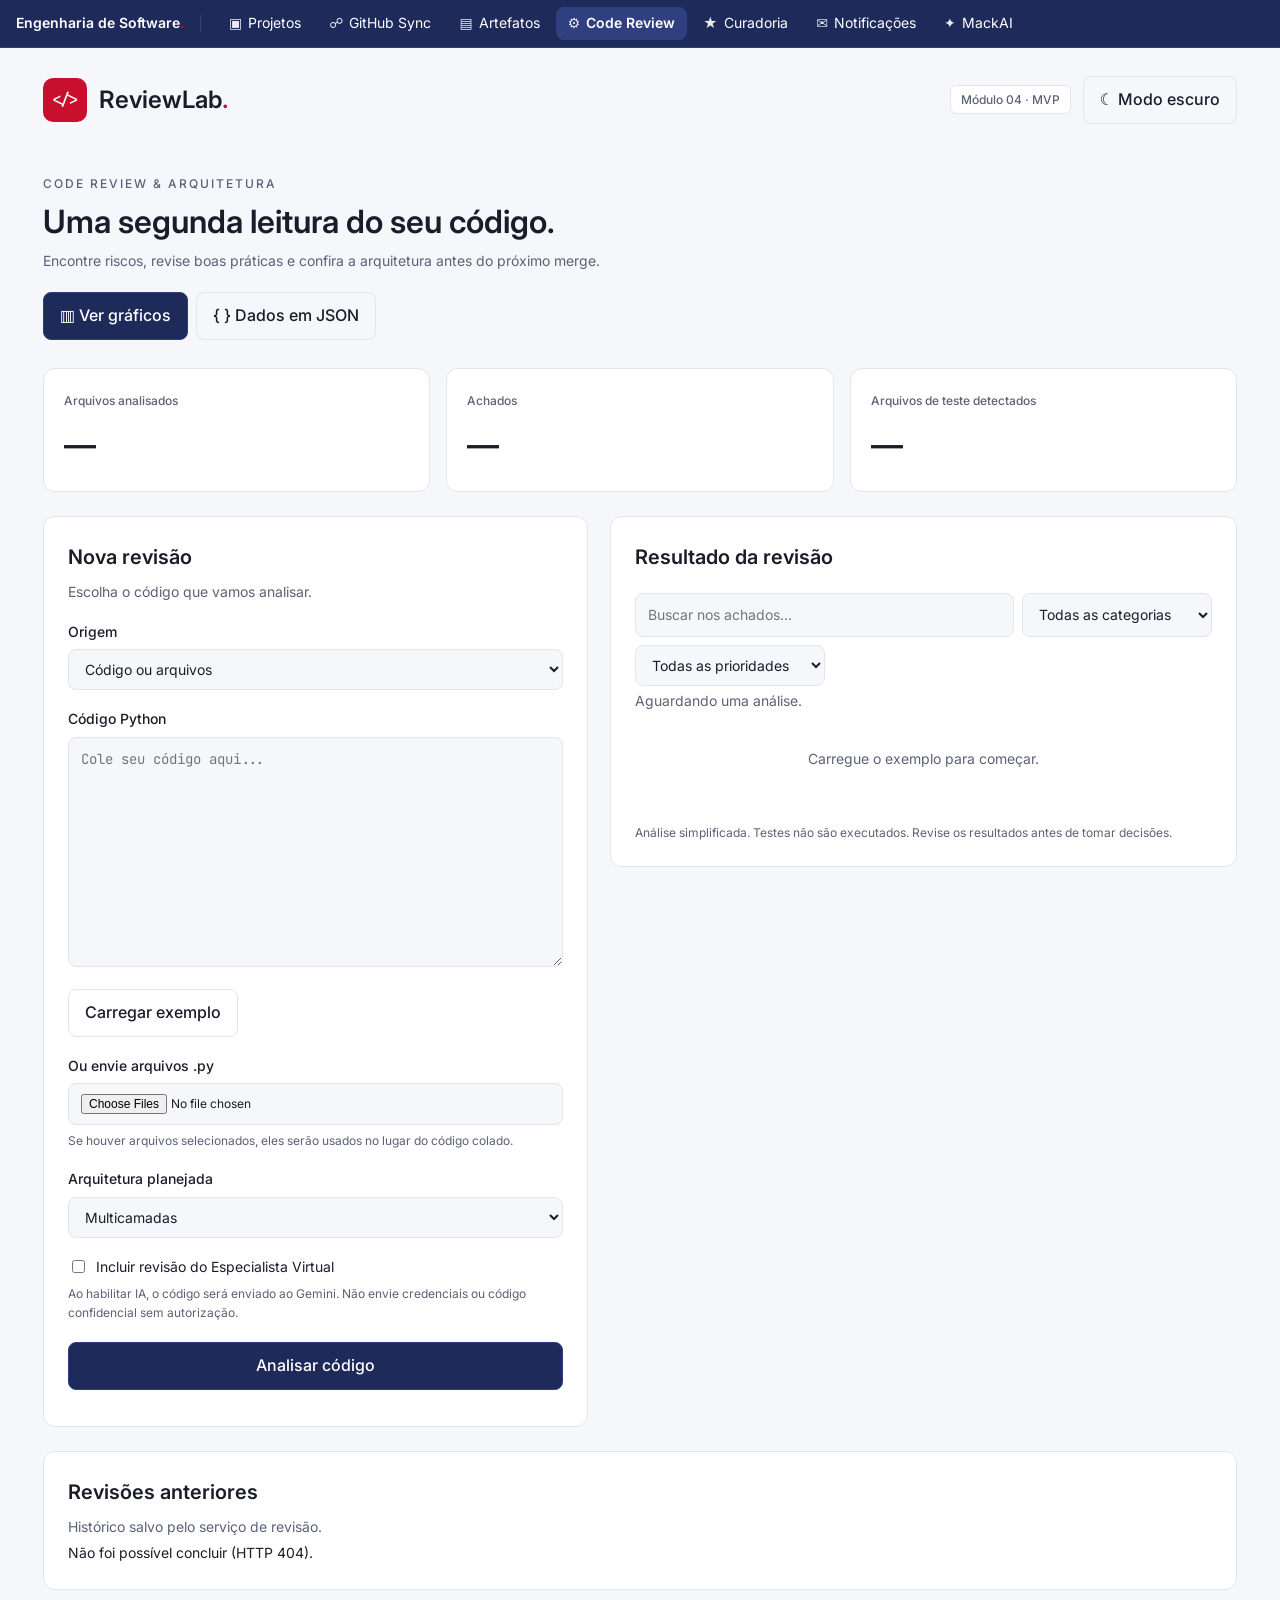
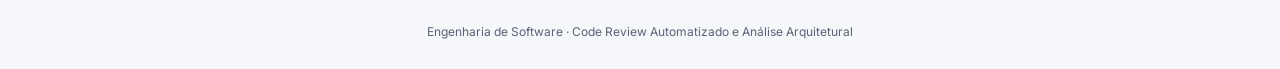
==== commit 8c415c02: "feature: integrando modulo 2" ====
--- a/frontend/index.html
+++ b/frontend/index.html
@@ -82,6 +82,12 @@
         </div>
 
         <div id="entrada-github" hidden>
+          <label for="pr-modulo2">PRs sincronizados pelo Módulo 2</label>
+          <select id="pr-modulo2" disabled>
+            <option value="">Carregando…</option>
+          </select>
+          <small id="pr-modulo2-status">Escolha um PR ou cole o link abaixo.</small>
+
           <label for="pr-url">Link do Pull Request</label>
           <input id="pr-url" type="url"
                  placeholder="https://github.com/owner/repo/pull/1">
